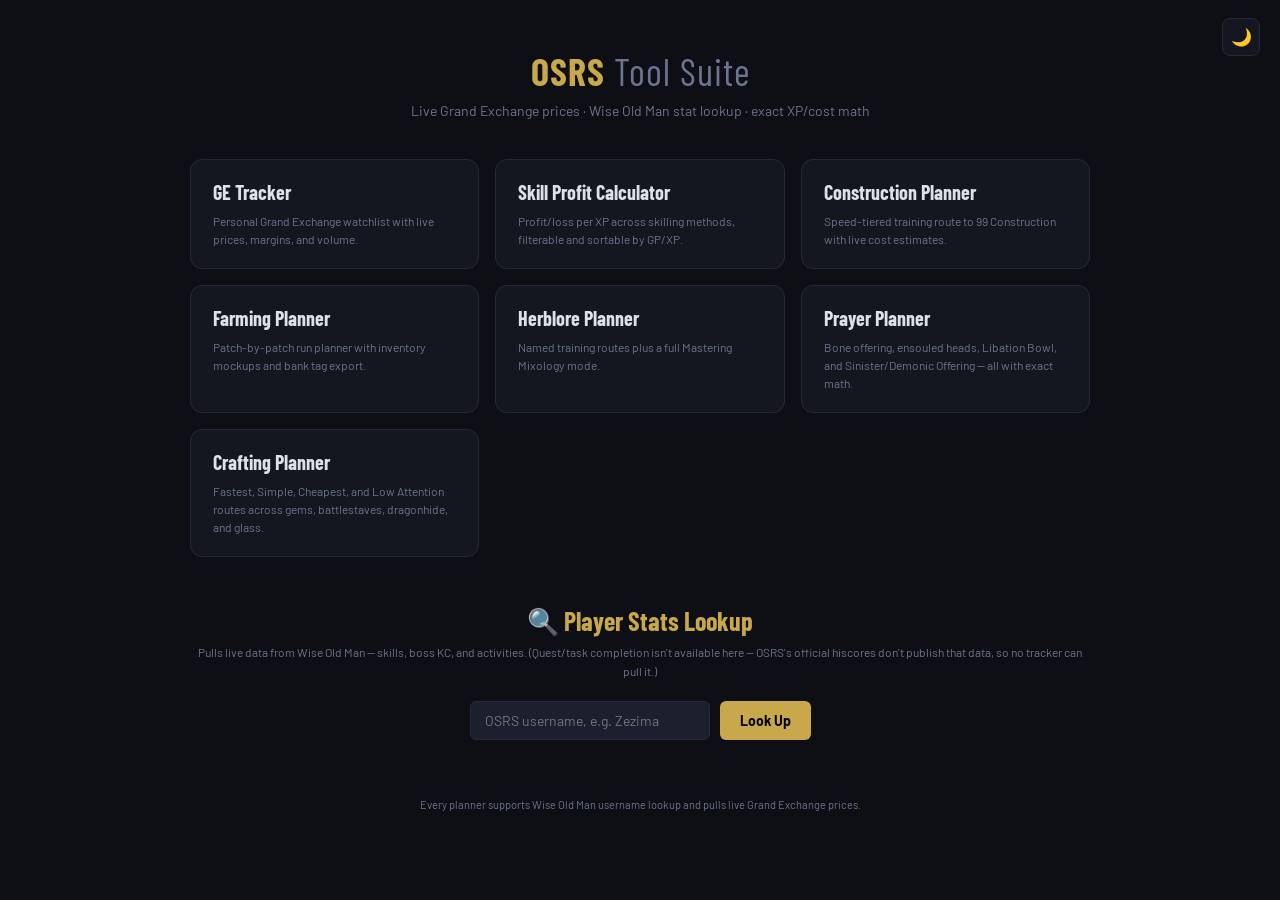
==== index.html @ 7f444dce "Add Crafting Training Planner New focused planner (osrs-crafting-planner.html) matching the Herblore" ====
<!DOCTYPE html>
<html lang="en" data-theme="dark">
<head>
<meta charset="UTF-8">
<meta name="viewport" content="width=device-width, initial-scale=1.0">
<title>OSRS Tool Suite</title>
<script>document.documentElement.setAttribute('data-theme',localStorage.getItem('osrs-suite-theme')==='light'?'light':'dark');</script>
<style>
@import url('https://fonts.googleapis.com/css2?family=Share+Tech+Mono&family=Barlow:wght@400;500;600;700&family=Barlow+Condensed:wght@600;700&display=swap');
:root{--bg:#0d0f14;--surface:#141720;--surface2:#1b1f2e;--border:#252a3a;--gold:#c8a84b;--gold-dim:#8a7030;--green:#2ecc71;--red:#e74c3c;--blue:#4a7eff;--purple:#9b6fd6;--text:#dde1ec;--text-dim:#6b7490;}
[data-theme="light"]{--bg:#f4f1e8;--surface:#fffdf8;--surface2:#eee9dd;--border:#d8d0c0;--gold:#8a6500;--gold-dim:#b28a25;--green:#1a8a45;--red:#c0392b;--blue:#2255cc;--purple:#7a4fc7;--text:#17140f;--text-dim:#756c5e;}
*{box-sizing:border-box;margin:0;padding:0;}
body{background:var(--bg);color:var(--text);font-family:'Barlow',sans-serif;min-height:100vh;display:flex;flex-direction:column;align-items:center;padding:48px 20px;}
.theme-btn{position:fixed;top:18px;right:20px;width:38px;height:38px;border:1px solid var(--border);background:var(--surface);color:var(--text);font-size:17px;cursor:pointer;border-radius:8px;display:grid;place-items:center;z-index:10;}
.theme-btn:hover{border-color:var(--gold-dim);background:var(--surface2);}
.header{text-align:center;margin-bottom:40px;}
.logo{font-family:'Barlow Condensed',sans-serif;font-size:38px;font-weight:700;color:var(--gold);letter-spacing:1px;}
.logo span{color:var(--text-dim);font-weight:400;}
.subtitle{font-size:14px;color:var(--text-dim);margin-top:8px;}
.grid{display:grid;grid-template-columns:repeat(auto-fit,minmax(260px,1fr));gap:16px;max-width:900px;width:100%;}
.card{background:var(--surface);border:1px solid var(--border);border-radius:12px;padding:20px 22px;text-decoration:none;color:var(--text);display:flex;flex-direction:column;gap:8px;transition:all .15s;}
.card:hover{border-color:var(--gold-dim);background:var(--surface2);transform:translateY(-2px);}
.card-top{display:flex;align-items:center;gap:12px;}
.card-icon{width:32px;height:32px;object-fit:contain;flex-shrink:0;}
.card-title{font-family:'Barlow Condensed',sans-serif;font-size:20px;font-weight:700;}
.card-desc{font-size:12px;color:var(--text-dim);line-height:1.5;}
.footer{margin-top:48px;font-size:11px;color:var(--text-dim);text-align:center;}

/* ── STATS DASHBOARD ─────────────────────────────────────────────────── */
.stats-section{max-width:900px;width:100%;margin-top:48px;}
.stats-section-title{font-family:'Barlow Condensed',sans-serif;font-size:26px;font-weight:700;color:var(--gold);text-align:center;margin-bottom:6px;}
.stats-section-sub{font-size:12px;color:var(--text-dim);text-align:center;margin-bottom:20px;line-height:1.6;}
.lookup-row{display:flex;gap:10px;justify-content:center;flex-wrap:wrap;margin-bottom:10px;}
.lookup-input{background:var(--surface2);border:1px solid var(--border);border-radius:6px;color:var(--text);font-family:'Barlow',sans-serif;font-size:14px;padding:10px 14px;outline:none;width:240px;transition:border-color .2s;}
.lookup-input:focus{border-color:var(--gold-dim);}
.lookup-btn{padding:10px 20px;background:var(--gold);color:#000;border:none;border-radius:6px;font-family:'Barlow',sans-serif;font-size:14px;font-weight:700;cursor:pointer;transition:opacity .2s;white-space:nowrap;}
.lookup-btn:hover{opacity:.85;}
.lookup-btn:disabled{opacity:.5;cursor:wait;}
.lookup-status{font-size:12px;text-align:center;margin-bottom:20px;display:none;align-items:center;justify-content:center;gap:6px;}
.lookup-status.show{display:flex;}
.lookup-status.error{color:var(--red);}
.lookup-status.success{color:var(--green);}
.lookup-status.loading{color:var(--text-dim);}
.spinner-sm{display:inline-block;width:11px;height:11px;border:2px solid var(--border);border-top-color:var(--gold);border-radius:50%;animation:spin .7s linear infinite;}
@keyframes spin{to{transform:rotate(360deg);}}

.stats-result{display:none;}
.stats-result.show{display:block;}

.player-header{display:flex;align-items:center;gap:20px;flex-wrap:wrap;background:linear-gradient(135deg,rgba(200,168,75,.1),rgba(200,168,75,.02));border:1px solid var(--gold-dim);border-radius:12px;padding:20px 24px;margin-bottom:20px;}
.player-name{font-family:'Barlow Condensed',sans-serif;font-size:28px;font-weight:700;color:var(--gold);}
.player-type-badge{font-size:10px;font-weight:700;text-transform:uppercase;letter-spacing:.4px;background:var(--surface2);border:1px solid var(--border);border-radius:10px;padding:3px 10px;margin-left:8px;color:var(--text-dim);vertical-align:middle;}
.player-stat-grid{display:flex;gap:28px;flex-wrap:wrap;margin-left:auto;}
.player-stat{display:flex;flex-direction:column;gap:2px;}
.player-stat-label{font-size:9px;text-transform:uppercase;letter-spacing:.4px;color:var(--text-dim);}
.player-stat-value{font-family:'Share Tech Mono',monospace;font-size:18px;color:var(--text);}

.stats-block{background:var(--surface);border:1px solid var(--border);border-radius:10px;padding:18px 20px;margin-bottom:16px;}
.stats-block-title{font-family:'Barlow Condensed',sans-serif;font-size:17px;font-weight:700;margin-bottom:12px;display:flex;align-items:center;gap:8px;}

.skills-grid{display:grid;grid-template-columns:repeat(auto-fill,minmax(140px,1fr));gap:8px;}
.skill-cell{display:flex;align-items:center;gap:8px;background:var(--surface2);border:1px solid var(--border);border-radius:6px;padding:7px 10px;}
.skill-cell img{width:20px;height:20px;object-fit:contain;flex-shrink:0;}
.skill-cell-name{font-size:11px;color:var(--text-dim);}
.skill-cell-level{font-family:'Share Tech Mono',monospace;font-size:14px;color:var(--gold);margin-left:auto;}

.boss-table{width:100%;border-collapse:collapse;font-size:13px;}
.boss-table th{text-align:left;padding:6px 10px;font-size:10px;text-transform:uppercase;letter-spacing:.4px;color:var(--text-dim);border-bottom:2px solid var(--border);}
.boss-table th.r{text-align:right;}
.boss-table td{padding:7px 10px;border-bottom:1px solid var(--border);}
.boss-table td.r{text-align:right;font-family:'Share Tech Mono',monospace;}
.boss-table tr:last-child td{border-bottom:none;}
.boss-empty{font-size:12px;color:var(--text-dim);font-style:italic;padding:8px 0;}

.activity-grid{display:grid;grid-template-columns:repeat(auto-fill,minmax(160px,1fr));gap:10px;}
.activity-cell{background:var(--surface2);border:1px solid var(--border);border-radius:8px;padding:10px 14px;}
.activity-cell-label{font-size:10px;text-transform:uppercase;letter-spacing:.4px;color:var(--text-dim);margin-bottom:4px;}
.activity-cell-value{font-family:'Share Tech Mono',monospace;font-size:16px;}
.activity-cell-value.dim{color:var(--text-dim);}

.clan-list{display:flex;flex-direction:column;gap:2px;}
.clan-row{display:flex;align-items:center;gap:10px;padding:8px 4px;border-bottom:1px solid var(--border);}
.clan-row:last-child{border-bottom:none;}
.clan-row-icon{width:26px;height:26px;border-radius:6px;object-fit:cover;background:var(--surface2);flex-shrink:0;}
.clan-row-icon-placeholder{width:26px;height:26px;border-radius:6px;background:var(--gold-dim);display:flex;align-items:center;justify-content:center;font-family:'Barlow Condensed',sans-serif;font-size:13px;font-weight:700;color:#000;flex-shrink:0;}
.clan-row-info{min-width:0;flex:1;display:flex;align-items:baseline;gap:8px;flex-wrap:wrap;}
.clan-row-name{font-family:'Barlow Condensed',sans-serif;font-size:15px;font-weight:700;color:var(--gold);text-decoration:none;}
.clan-row-name:hover{text-decoration:underline;}
.clan-verified{color:var(--blue);font-size:12px;}
.clan-row-meta{font-size:11px;color:var(--text-dim);}
</style>
</head>
<body>
<button class="theme-btn" id="themeBtn" type="button" aria-label="Switch to light mode" title="Toggle light and dark mode">🌙</button>
<div class="header">
  <div class="logo">OSRS<span> Tool Suite</span></div>
  <div class="subtitle">Live Grand Exchange prices &middot; Wise Old Man stat lookup &middot; exact XP/cost math</div>
</div>
<div class="grid">
  <a class="card" href="osrs-ge-tracker.html">
    <div class="card-top">
      <img class="card-icon" src="https://oldschool.runescape.wiki/images/Grand_Exchange_logo.png" alt="" onerror="this.style.display='none'">
      <div class="card-title">GE Tracker</div>
    </div>
    <div class="card-desc">Personal Grand Exchange watchlist with live prices, margins, and volume.</div>
  </a>
  <a class="card" href="osrs-skill-profit.html">
    <div class="card-top">
      <img class="card-icon" src="https://oldschool.runescape.wiki/images/Coins_10000.png" alt="" onerror="this.style.display='none'">
      <div class="card-title">Skill Profit Calculator</div>
    </div>
    <div class="card-desc">Profit/loss per XP across skilling methods, filterable and sortable by GP/XP.</div>
  </a>
  <a class="card" href="osrs-training-planner.html">
    <div class="card-top">
      <img class="card-icon" src="https://oldschool.runescape.wiki/images/Construction_icon.png" alt="" onerror="this.style.display='none'">
      <div class="card-title">Construction Planner</div>
    </div>
    <div class="card-desc">Speed-tiered training route to 99 Construction with live cost estimates.</div>
  </a>
  <a class="card" href="osrs-farming-planner.html">
    <div class="card-top">
      <img class="card-icon" src="https://oldschool.runescape.wiki/images/Farming_icon.png" alt="" onerror="this.style.display='none'">
      <div class="card-title">Farming Planner</div>
    </div>
    <div class="card-desc">Patch-by-patch run planner with inventory mockups and bank tag export.</div>
  </a>
  <a class="card" href="osrs-herblore-planner.html">
    <div class="card-top">
      <img class="card-icon" src="https://oldschool.runescape.wiki/images/Herblore_icon.png" alt="" onerror="this.style.display='none'">
      <div class="card-title">Herblore Planner</div>
    </div>
    <div class="card-desc">Named training routes plus a full Mastering Mixology mode.</div>
  </a>
  <a class="card" href="osrs-prayer-planner.html">
    <div class="card-top">
      <img class="card-icon" src="https://oldschool.runescape.wiki/images/Prayer_icon.png" alt="" onerror="this.style.display='none'">
      <div class="card-title">Prayer Planner</div>
    </div>
    <div class="card-desc">Bone offering, ensouled heads, Libation Bowl, and Sinister/Demonic Offering — all with exact math.</div>
  </a>
  <a class="card" href="osrs-crafting-planner.html">
    <div class="card-top">
      <img class="card-icon" src="https://oldschool.runescape.wiki/images/Crafting_icon.png" alt="" onerror="this.style.display='none'">
      <div class="card-title">Crafting Planner</div>
    </div>
    <div class="card-desc">Fastest, Simple, Cheapest, and Low Attention routes across gems, battlestaves, dragonhide, and glass.</div>
  </a>
</div>

<div class="stats-section">
  <div class="stats-section-title">🔍 Player Stats Lookup</div>
  <div class="stats-section-sub">Pulls live data from Wise Old Man — skills, boss KC, and activities. (Quest/task completion isn't available here — OSRS's official hiscores don't publish that data, so no tracker can pull it.)</div>
  <div class="lookup-row">
    <input type="text" id="statsUsername" class="lookup-input" placeholder="OSRS username, e.g. Zezima" autocomplete="off">
    <button class="lookup-btn" id="statsLookupBtn">Look Up</button>
  </div>
  <div class="lookup-status" id="statsStatus"></div>
  <div class="stats-result" id="statsResult"></div>
</div>

<div class="footer">Every planner supports Wise Old Man username lookup and pulls live Grand Exchange prices.</div>

<script>
const SUITE_THEME_KEY='osrs-suite-theme';
const themeBtn=document.getElementById('themeBtn');
function syncLandingThemeButton(){
  const isDark=document.documentElement.dataset.theme!=='light';
  themeBtn.textContent=isDark?'🌙':'☀️';
  themeBtn.setAttribute('aria-label',isDark?'Switch to light mode':'Switch to dark mode');
}
syncLandingThemeButton();
themeBtn.addEventListener('click',()=>{
  const next=document.documentElement.dataset.theme==='light'?'dark':'light';
  document.documentElement.setAttribute('data-theme',next);
  localStorage.setItem(SUITE_THEME_KEY,next);
  syncLandingThemeButton();
});

// ── WISE OLD MAN LOOKUP (same pattern used across all the planners) ──────────
const WOM_API='https://api.wiseoldman.net/v2';
const WOM_USERNAME_KEY='osrs_wom_username';

async function fetchWomPlayer(username){
  const url=`${WOM_API}/players/${encodeURIComponent(username)}`;
  const res=await fetch(url);
  if(res.status===404){
    const trackRes=await fetch(url,{method:'POST'});
    if(!trackRes.ok) throw new Error(`Player "${username}" not found`);
    return trackRes.json();
  }
  if(!res.ok) throw new Error('HTTP '+res.status);
  return res.json();
}

// Clans registered as a "group" on Wise Old Man that this player is a tracked member of.
// Not the same as Jagex's official in-game clan system (no public API exists for that) —
// this only shows up if the clan itself set up a WOM group and added this player.
async function fetchWomGroups(username){
  const url=`${WOM_API}/players/${encodeURIComponent(username)}/groups`;
  const res=await fetch(url);
  if(!res.ok) return []; // fail soft — clan info is a bonus, not worth blocking the whole lookup
  return res.json();
}

const usernameInput=document.getElementById('statsUsername');
const lookupBtn=document.getElementById('statsLookupBtn');
const statusEl=document.getElementById('statsStatus');
const resultEl=document.getElementById('statsResult');

const savedUsername=localStorage.getItem(WOM_USERNAME_KEY);
if(savedUsername) usernameInput.value=savedUsername;

function setStatus(msg,type){
  statusEl.textContent=msg;
  statusEl.className='lookup-status show '+type;
}

function fmtNum(n){ return (n||0).toLocaleString(); }

// ── Reference data ────────────────────────────────────────────────────────
const SKILLS=[
  'overall','attack','defence','strength','hitpoints','ranged','prayer','magic',
  'cooking','woodcutting','fletching','fishing','firemaking','crafting','smithing',
  'mining','herblore','agility','thieving','slayer','farming','runecrafting',
  'hunter','construction','sailing'
];
const SKILL_ICON_OVERRIDES={ runecrafting:'Runecraft' }; // wiki icon filenames use "Runecraft_icon.png"
function skillIconUrl(skill){
  const name=SKILL_ICON_OVERRIDES[skill] || (skill.charAt(0).toUpperCase()+skill.slice(1));
  return `https://oldschool.runescape.wiki/images/${name}_icon.png`;
}

const BOSS_NAME_OVERRIDES={
  tzkal_zuk:'TzKal-Zuk', tztok_jad:'TzTok-Jad', kril_tsutsaroth:"K'ril Tsutsaroth",
  kreearra:"Kree'arra", chambers_of_xeric_challenge_mode:'Chambers of Xeric (CM)',
  theatre_of_blood_hard_mode:'Theatre of Blood (HM)', tombs_of_amascut_expert:'Tombs of Amascut (Expert)',
  the_corrupted_gauntlet:'Corrupted Gauntlet', the_gauntlet:'The Gauntlet',
  phosanis_nightmare:"Phosani's Nightmare", kalphite_queen:'Kalphite Queen',
  king_black_dragon:'King Black Dragon', tzhaar_ket_rak:"TzHaar-Ket-Rak",
};
function humanize(id){
  if(BOSS_NAME_OVERRIDES[id]) return BOSS_NAME_OVERRIDES[id];
  return id.split('_').map(w=>w.charAt(0).toUpperCase()+w.slice(1)).join(' ');
}

const CLUE_TIERS=['clue_scrolls_beginner','clue_scrolls_easy','clue_scrolls_medium','clue_scrolls_hard','clue_scrolls_elite','clue_scrolls_master','clue_scrolls_all'];
const OTHER_ACTIVITIES=['soul_wars_zeal','guardians_of_the_rift','colosseum_glory','collections_logged','last_man_standing','pvp_arena','bounty_hunter_hunter','bounty_hunter_rogue'];

// ── Render ────────────────────────────────────────────────────────────────
function renderStats(data,groups){
  groups=groups||[];
  const skills=data?.latestSnapshot?.data?.skills||{};
  const bosses=data?.latestSnapshot?.data?.bosses||{};
  const activities=data?.latestSnapshot?.data?.activities||{};
  const overall=skills.overall||{};

  const typeLabel=(data.type||'unknown').replace(/^\w/,c=>c.toUpperCase());

  let html=`<div class="player-header">
    <div>
      <span class="player-name">${data.displayName||data.username}</span>
      <span class="player-type-badge">${typeLabel}</span>
    </div>
    <div class="player-stat-grid">
      <div class="player-stat"><div class="player-stat-label">Combat Level</div><div class="player-stat-value">${data.combatLevel||'—'}</div></div>
      <div class="player-stat"><div class="player-stat-label">Overall Level</div><div class="player-stat-value">${overall.level?fmtNum(overall.level):'—'}</div></div>
      <div class="player-stat"><div class="player-stat-label">Overall XP</div><div class="player-stat-value">${overall.experience?fmtNum(overall.experience):'—'}</div></div>
      <div class="player-stat"><div class="player-stat-label">Overall Rank</div><div class="player-stat-value">${overall.rank&&overall.rank>0?fmtNum(overall.rank):'Unranked'}</div></div>
      <div class="player-stat"><div class="player-stat-label">EHP</div><div class="player-stat-value">${data.ehp?data.ehp.toFixed(1):'—'}</div></div>
      <div class="player-stat"><div class="player-stat-label">EHB</div><div class="player-stat-value">${data.ehb?data.ehb.toFixed(1):'—'}</div></div>
    </div>
  </div>`;

  // Clan(s) — Wise Old Man "groups" this player is a tracked member of. Not the same as
  // Jagex's official in-game clan system (no public API for that exists); this only shows
  // up if the clan itself registered as a WOM group and added this player.
  html+=`<div class="stats-block"><div class="stats-block-title">🛡️ Clan${groups.length!==1?'s':''}</div>`;
  if(groups.length===0){
    html+=`<div class="boss-empty">Not currently in any Wise Old Man-tracked clan. (This only shows clans that have registered as a WOM group — it doesn't mean the player isn't in an in-game clan, just that it isn't tracked here.)</div>`;
  } else {
    html+=`<div class="clan-list">`;
    groups.forEach(g=>{
      const grp=g.group||{};
      const role=(g.role||'member').split('_').map(w=>w.charAt(0).toUpperCase()+w.slice(1)).join(' ');
      const initial=(grp.name||'?').charAt(0).toUpperCase();
      const iconHtml=grp.profileImage
        ? `<img class="clan-row-icon" src="${grp.profileImage}" alt="" onerror="this.outerHTML='<div class=&quot;clan-row-icon-placeholder&quot;>${initial}</div>'">`
        : `<div class="clan-row-icon-placeholder">${initial}</div>`;
      html+=`<div class="clan-row">
        ${iconHtml}
        <div class="clan-row-info">
          <a class="clan-row-name" href="https://wiseoldman.net/groups/${grp.id}" target="_blank" rel="noopener">${grp.name||'Unknown Clan'}</a>
          ${grp.verified?'<span class="clan-verified" title="Verified clan">✓</span>':''}
          <span class="clan-row-meta">${grp.clanChat?`CC: ${grp.clanChat} &middot; `:''}${role} &middot; ${fmtNum(grp.memberCount||0)} member${grp.memberCount===1?'':'s'}</span>
        </div>
      </div>`;
    });
    html+=`</div>`;
  }
  html+=`</div>`;

  // Skills grid
  html+=`<div class="stats-block"><div class="stats-block-title">⚔️ Skills</div><div class="skills-grid">`;
  SKILLS.forEach(s=>{
    const sk=skills[s];
    if(!sk) return;
    const label=s.charAt(0).toUpperCase()+s.slice(1);
    html+=`<div class="skill-cell">
      <img src="${skillIconUrl(s)}" alt="" onerror="this.style.display='none'">
      <span class="skill-cell-name">${label}</span>
      <span class="skill-cell-level">${sk.level!=null?sk.level:'—'}</span>
    </div>`;
  });
  html+=`</div></div>`;

  // Boss KC table — only bosses with kills > 0, sorted highest first
  const bossRows=Object.keys(bosses).map(id=>({
    id, name:humanize(id), kills:bosses[id].kills, rank:bosses[id].rank
  })).filter(b=>b.kills>0).sort((a,b)=>b.kills-a.kills);

  html+=`<div class="stats-block"><div class="stats-block-title">💀 Boss Kill Counts <span style="font-size:11px;color:var(--text-dim);font-weight:400;">(${bossRows.length} tracked)</span></div>`;
  if(bossRows.length===0){
    html+=`<div class="boss-empty">No boss kills recorded on Wise Old Man for this player.</div>`;
  } else {
    html+=`<table class="boss-table"><thead><tr><th>Boss</th><th class="r">Kills</th><th class="r">Rank</th></tr></thead><tbody>`;
    bossRows.forEach(b=>{
      html+=`<tr><td>${b.name}</td><td class="r">${fmtNum(b.kills)}</td><td class="r">${b.rank>0?fmtNum(b.rank):'Unranked'}</td></tr>`;
    });
    html+=`</tbody></table>`;
  }
  html+=`</div>`;

  // Activities — clue scrolls table + other activities grid
  html+=`<div class="stats-block"><div class="stats-block-title">📜 Clue Scrolls</div><table class="boss-table"><thead><tr><th>Tier</th><th class="r">Completed</th><th class="r">Rank</th></tr></thead><tbody>`;
  CLUE_TIERS.forEach(id=>{
    const a=activities[id];
    const label=humanize(id).replace('Clue Scrolls ','');
    const score=a&&a.score>0?a.score:0;
    const rank=a&&a.rank>0?a.rank:0;
    html+=`<tr><td>${label}</td><td class="r">${score>0?fmtNum(score):'—'}</td><td class="r">${rank>0?fmtNum(rank):'Unranked'}</td></tr>`;
  });
  html+=`</tbody></table></div>`;

  html+=`<div class="stats-block"><div class="stats-block-title">🏆 Other Activities</div><div class="activity-grid">`;
  OTHER_ACTIVITIES.forEach(id=>{
    const a=activities[id];
    const score=a&&a.score>0?a.score:0;
    html+=`<div class="activity-cell">
      <div class="activity-cell-label">${humanize(id)}</div>
      <div class="activity-cell-value${score>0?'':' dim'}">${score>0?fmtNum(score):'—'}</div>
    </div>`;
  });
  html+=`</div></div>`;

  resultEl.innerHTML=html;
  resultEl.classList.add('show');
}

async function doLookup(){
  const username=usernameInput.value.trim();
  if(!username){ setStatus('Enter a username first','error'); return; }
  lookupBtn.disabled=true;
  resultEl.classList.remove('show');
  statusEl.innerHTML='<span class="spinner-sm"></span> Looking up stats on Wise Old Man…';
  statusEl.className='lookup-status show loading';
  try{
    const [data,groups]=await Promise.all([fetchWomPlayer(username),fetchWomGroups(username)]);
    if(!data.latestSnapshot){ throw new Error('No snapshot data for this player yet — try again in a moment.'); }
    localStorage.setItem(WOM_USERNAME_KEY,username);
    setStatus(`✓ Loaded ${data.displayName||username}`,'success');
    renderStats(data,groups);
  }catch(e){
    console.error(e);
    setStatus(`⚠ ${e.message||'Lookup failed'}`,'error');
  }finally{
    lookupBtn.disabled=false;
  }
}
lookupBtn.addEventListener('click',doLookup);
usernameInput.addEventListener('keydown',e=>{ if(e.key==='Enter'){ e.preventDefault(); doLookup(); } });

// Auto-lookup on load if we already have a saved username from a previous visit/planner.
if(savedUsername) doLookup();
</script>
</body>
</html>
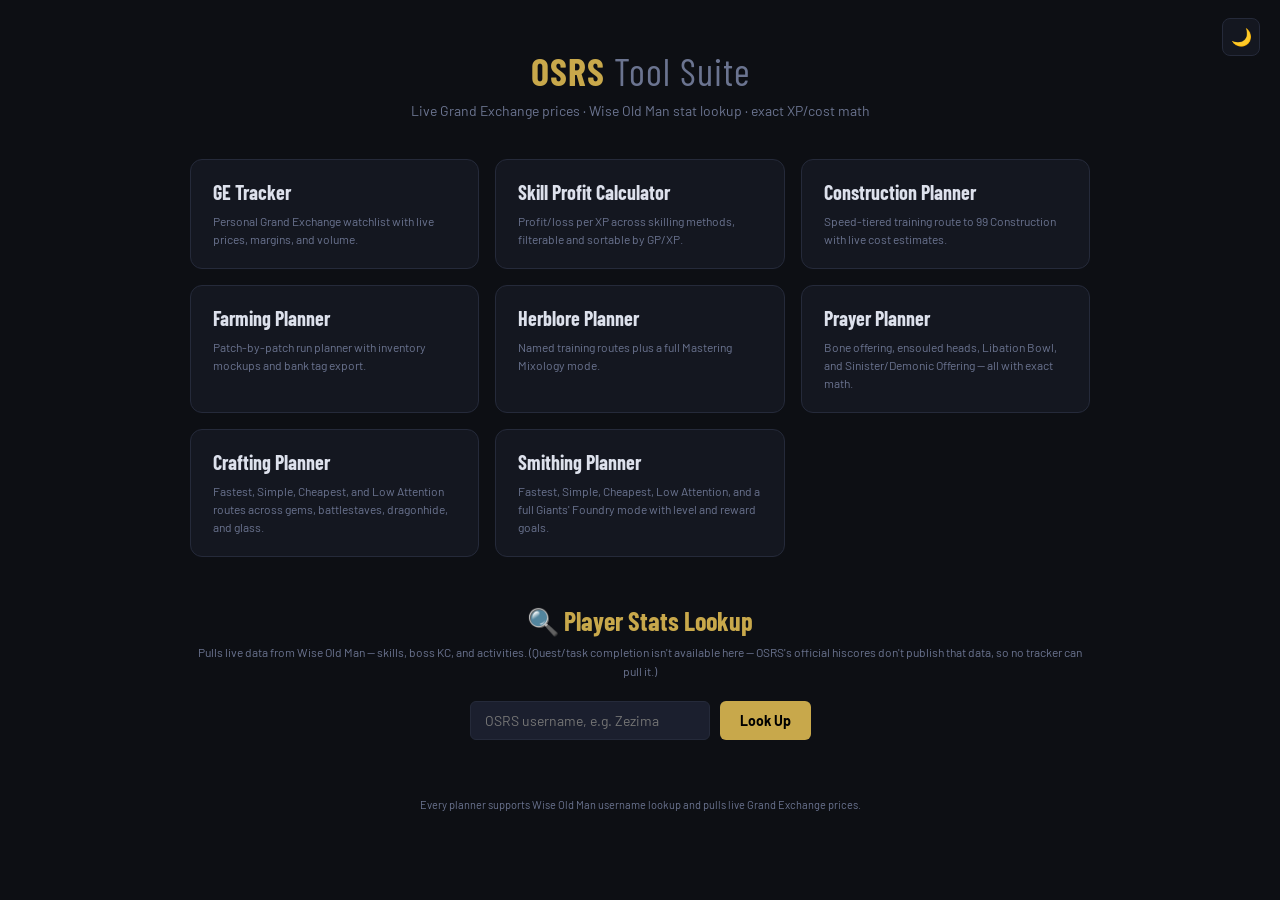
==== commit 2bcdabc2: "Add Smithing Training Planner and Herblore Mastering Mixology upgrades Smithing (osrs-smithing-plann" ====
--- a/index.html
+++ b/index.html
@@ -146,6 +146,13 @@
     </div>
     <div class="card-desc">Fastest, Simple, Cheapest, and Low Attention routes across gems, battlestaves, dragonhide, and glass.</div>
   </a>
+  <a class="card" href="osrs-smithing-planner.html">
+    <div class="card-top">
+      <img class="card-icon" src="https://oldschool.runescape.wiki/images/Smithing_icon.png" alt="" onerror="this.style.display='none'">
+      <div class="card-title">Smithing Planner</div>
+    </div>
+    <div class="card-desc">Fastest, Simple, Cheapest, Low Attention, and a full Giants' Foundry mode with level and reward goals.</div>
+  </a>
 </div>
 
 <div class="stats-section">
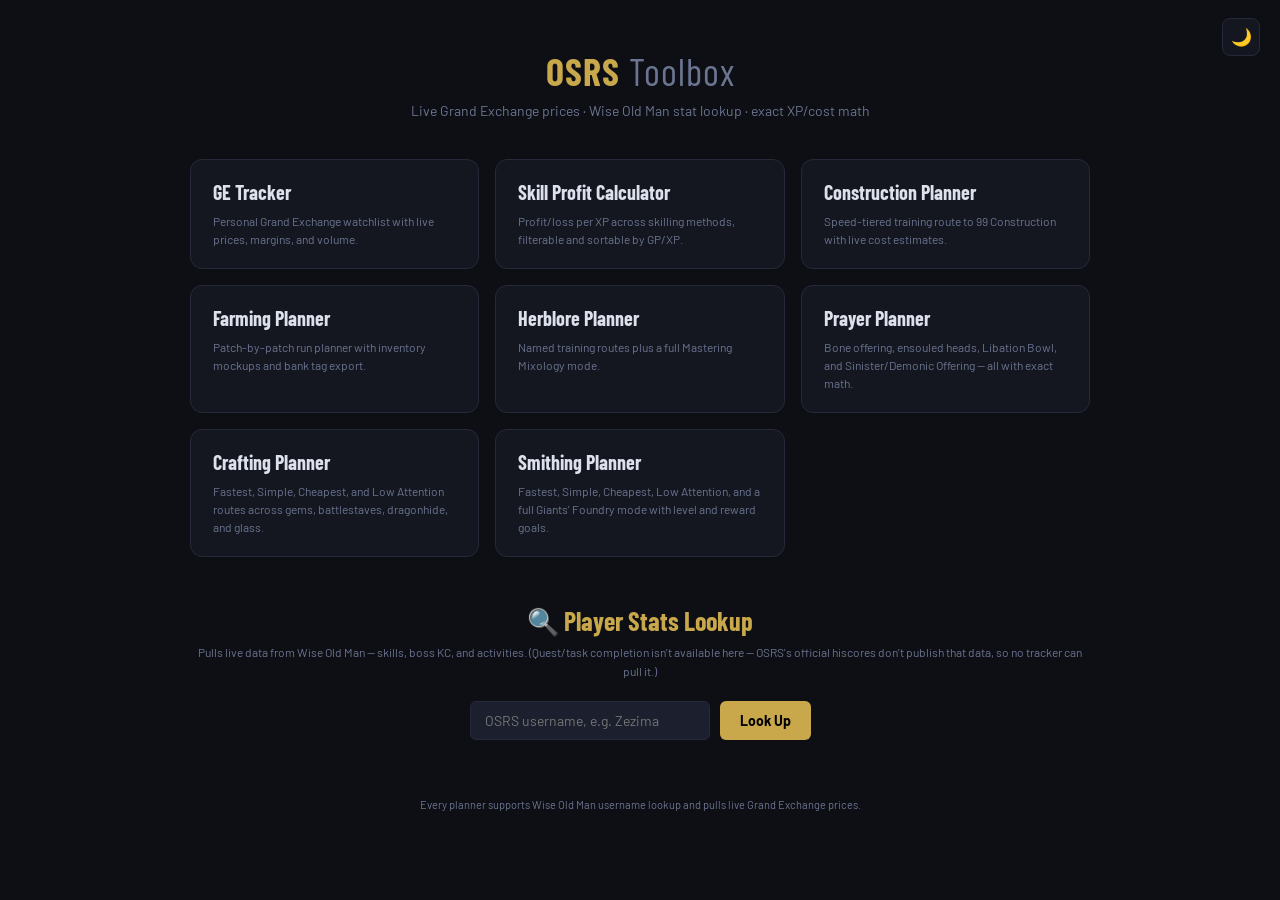
==== commit 69b75363: "Polish Smithing controls and OSRS Toolbox branding" ====
--- a/index.html
+++ b/index.html
@@ -3,7 +3,7 @@
 <head>
 <meta charset="UTF-8">
 <meta name="viewport" content="width=device-width, initial-scale=1.0">
-<title>OSRS Tool Suite</title>
+<title>OSRS Toolbox</title>
 <script>document.documentElement.setAttribute('data-theme',localStorage.getItem('osrs-suite-theme')==='light'?'light':'dark');</script>
 <style>
 @import url('https://fonts.googleapis.com/css2?family=Share+Tech+Mono&family=Barlow:wght@400;500;600;700&family=Barlow+Condensed:wght@600;700&display=swap');
@@ -93,7 +93,7 @@
 <body>
 <button class="theme-btn" id="themeBtn" type="button" aria-label="Switch to light mode" title="Toggle light and dark mode">🌙</button>
 <div class="header">
-  <div class="logo">OSRS<span> Tool Suite</span></div>
+  <div class="logo">OSRS<span> Toolbox</span></div>
   <div class="subtitle">Live Grand Exchange prices &middot; Wise Old Man stat lookup &middot; exact XP/cost math</div>
 </div>
 <div class="grid">
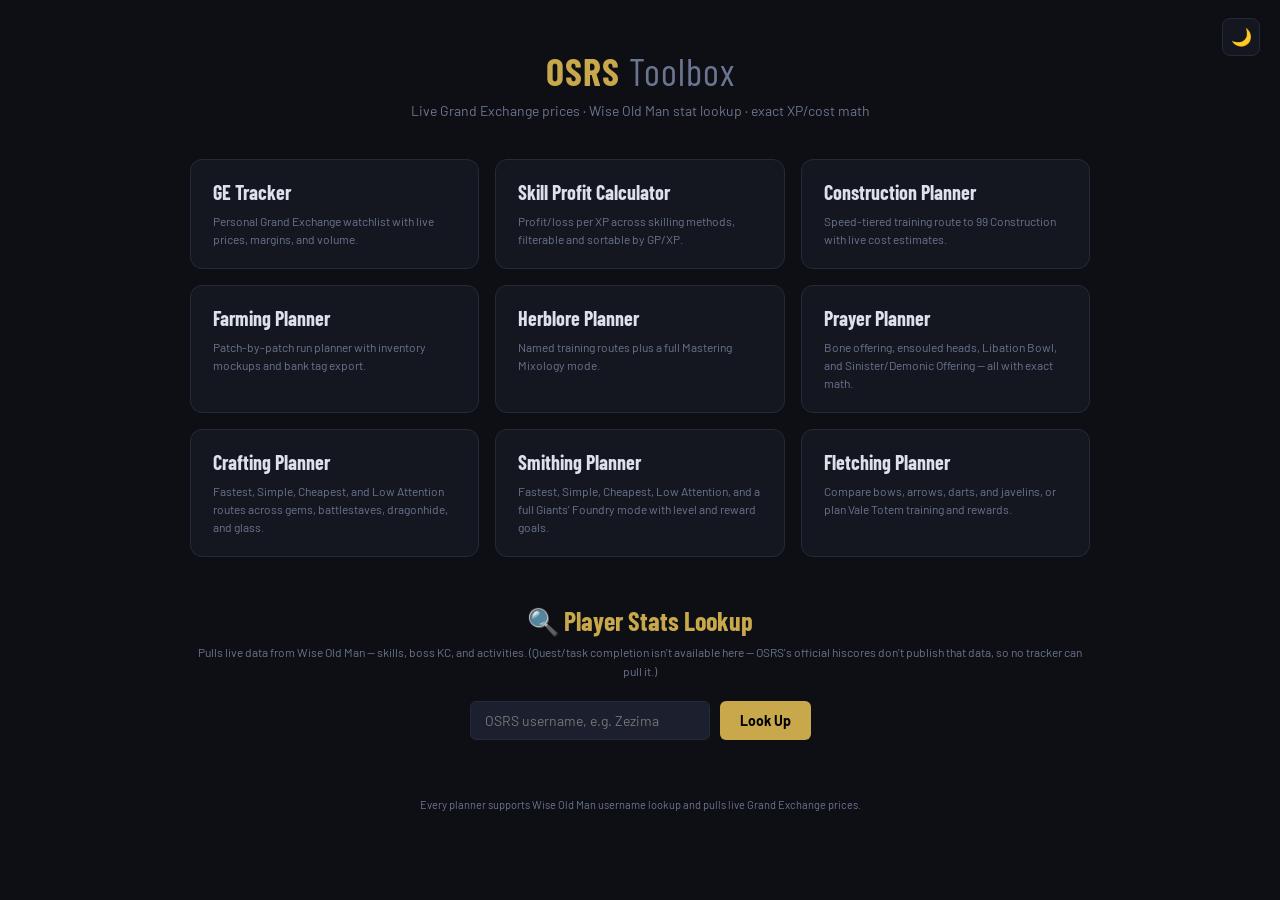
==== commit 959f6df8: "Add Fletching training planner" ====
--- a/index.html
+++ b/index.html
@@ -49,6 +49,8 @@
 
 .player-header{display:flex;align-items:center;gap:20px;flex-wrap:wrap;background:linear-gradient(135deg,rgba(200,168,75,.1),rgba(200,168,75,.02));border:1px solid var(--gold-dim);border-radius:12px;padding:20px 24px;margin-bottom:20px;}
 .player-name{font-family:'Barlow Condensed',sans-serif;font-size:28px;font-weight:700;color:var(--gold);}
+.player-identity{display:flex;align-items:center;gap:8px;}
+.account-type-icon{width:18px;height:18px;object-fit:contain;flex-shrink:0;image-rendering:auto;}
 .player-type-badge{font-size:10px;font-weight:700;text-transform:uppercase;letter-spacing:.4px;background:var(--surface2);border:1px solid var(--border);border-radius:10px;padding:3px 10px;margin-left:8px;color:var(--text-dim);vertical-align:middle;}
 .player-stat-grid{display:flex;gap:28px;flex-wrap:wrap;margin-left:auto;}
 .player-stat{display:flex;flex-direction:column;gap:2px;}
@@ -79,10 +81,13 @@
 .activity-cell-value.dim{color:var(--text-dim);}
 
 .clan-list{display:flex;flex-direction:column;gap:2px;}
-.clan-row{display:flex;align-items:center;gap:10px;padding:8px 4px;border-bottom:1px solid var(--border);}
+.clan-block{padding:11px 14px;}
+.clan-block .stats-block-title{font-size:15px;margin-bottom:6px;}
+.clan-block .boss-empty{padding:3px 0;font-size:11px;}
+.clan-row{display:flex;align-items:center;gap:8px;padding:5px 3px;border-bottom:1px solid var(--border);}
 .clan-row:last-child{border-bottom:none;}
-.clan-row-icon{width:26px;height:26px;border-radius:6px;object-fit:cover;background:var(--surface2);flex-shrink:0;}
-.clan-row-icon-placeholder{width:26px;height:26px;border-radius:6px;background:var(--gold-dim);display:flex;align-items:center;justify-content:center;font-family:'Barlow Condensed',sans-serif;font-size:13px;font-weight:700;color:#000;flex-shrink:0;}
+.clan-row-icon{width:22px;height:22px;border-radius:5px;object-fit:cover;background:var(--surface2);flex-shrink:0;}
+.clan-row-icon-placeholder{width:22px;height:22px;border-radius:5px;background:var(--gold-dim);display:flex;align-items:center;justify-content:center;font-family:'Barlow Condensed',sans-serif;font-size:12px;font-weight:700;color:#000;flex-shrink:0;}
 .clan-row-info{min-width:0;flex:1;display:flex;align-items:baseline;gap:8px;flex-wrap:wrap;}
 .clan-row-name{font-family:'Barlow Condensed',sans-serif;font-size:15px;font-weight:700;color:var(--gold);text-decoration:none;}
 .clan-row-name:hover{text-decoration:underline;}
@@ -153,6 +158,13 @@
     </div>
     <div class="card-desc">Fastest, Simple, Cheapest, Low Attention, and a full Giants' Foundry mode with level and reward goals.</div>
   </a>
+  <a class="card" href="osrs-fletching-planner.html">
+    <div class="card-top">
+      <img class="card-icon" src="https://oldschool.runescape.wiki/images/Fletching_icon.png" alt="" onerror="this.style.display='none'">
+      <div class="card-title">Fletching Planner</div>
+    </div>
+    <div class="card-desc">Compare bows, arrows, darts, and javelins, or plan Vale Totem training and rewards.</div>
+  </a>
 </div>
 
 <div class="stats-section">
@@ -263,10 +275,12 @@
   const overall=skills.overall||{};
 
   const typeLabel=(data.type||'unknown').replace(/^\w/,c=>c.toUpperCase());
+  const accountIconNames={ironman:'Ironman_chat_badge.png',hardcore:'Hardcore_ironman_chat_badge.png',ultimate:'Ultimate_ironman_chat_badge.png',group_ironman:'Group_ironman_chat_badge.png',hardcore_group_ironman:'Hardcore_group_ironman_chat_badge.png'};
+  const accountIcon=accountIconNames[data.type]?`<img class="account-type-icon" src="https://oldschool.runescape.wiki/images/${accountIconNames[data.type]}" alt="${typeLabel}" title="${typeLabel}">`:'';
 
   let html=`<div class="player-header">
     <div>
-      <span class="player-name">${data.displayName||data.username}</span>
+      <div class="player-identity">${accountIcon}<span class="player-name">${data.displayName||data.username}</span></div>
       <span class="player-type-badge">${typeLabel}</span>
     </div>
     <div class="player-stat-grid">
@@ -282,7 +296,7 @@
   // Clan(s) — Wise Old Man "groups" this player is a tracked member of. Not the same as
   // Jagex's official in-game clan system (no public API for that exists); this only shows
   // up if the clan itself registered as a WOM group and added this player.
-  html+=`<div class="stats-block"><div class="stats-block-title">🛡️ Clan${groups.length!==1?'s':''}</div>`;
+  html+=`<div class="stats-block clan-block"><div class="stats-block-title">🛡️ Clan${groups.length!==1?'s':''}</div>`;
   if(groups.length===0){
     html+=`<div class="boss-empty">Not currently in any Wise Old Man-tracked clan. (This only shows clans that have registered as a WOM group — it doesn't mean the player isn't in an in-game clan, just that it isn't tracked here.)</div>`;
   } else {
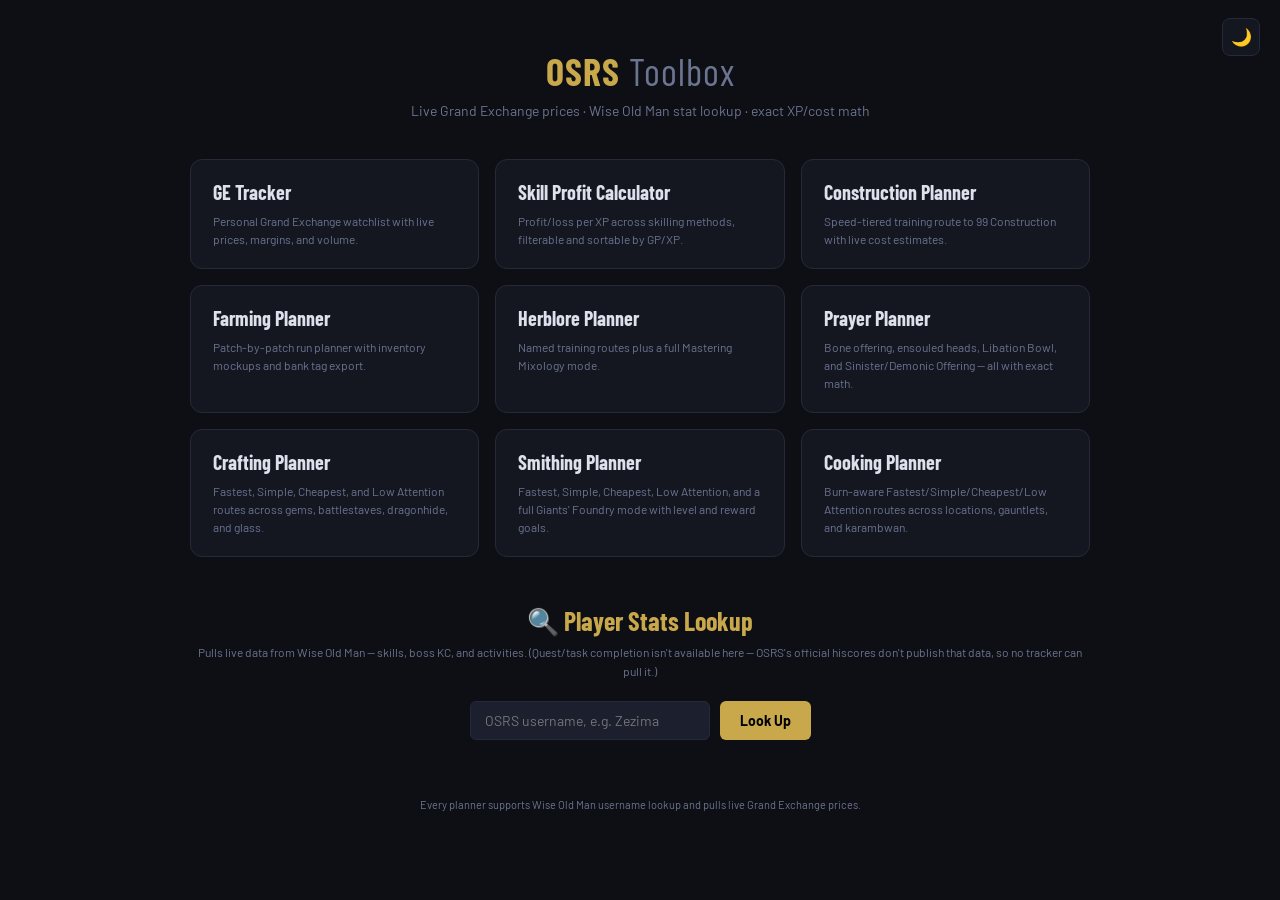
==== commit d3cacd7d: "Add Cooking Training Planner Four routes (osrs-cooking-planner.html): Fastest (1-tick karambwan, lab" ====
--- a/index.html
+++ b/index.html
@@ -158,12 +158,12 @@
     </div>
     <div class="card-desc">Fastest, Simple, Cheapest, Low Attention, and a full Giants' Foundry mode with level and reward goals.</div>
   </a>
-  <a class="card" href="osrs-fletching-planner.html">
-    <div class="card-top">
-      <img class="card-icon" src="https://oldschool.runescape.wiki/images/Fletching_icon.png" alt="" onerror="this.style.display='none'">
-      <div class="card-title">Fletching Planner</div>
-    </div>
-    <div class="card-desc">Compare bows, arrows, darts, and javelins, or plan Vale Totem training and rewards.</div>
+  <a class="card" href="osrs-cooking-planner.html">
+    <div class="card-top">
+      <img class="card-icon" src="https://oldschool.runescape.wiki/images/Cooking_icon.png" alt="" onerror="this.style.display='none'">
+      <div class="card-title">Cooking Planner</div>
+    </div>
+    <div class="card-desc">Burn-aware Fastest/Simple/Cheapest/Low Attention routes across locations, gauntlets, and karambwan.</div>
   </a>
 </div>
 
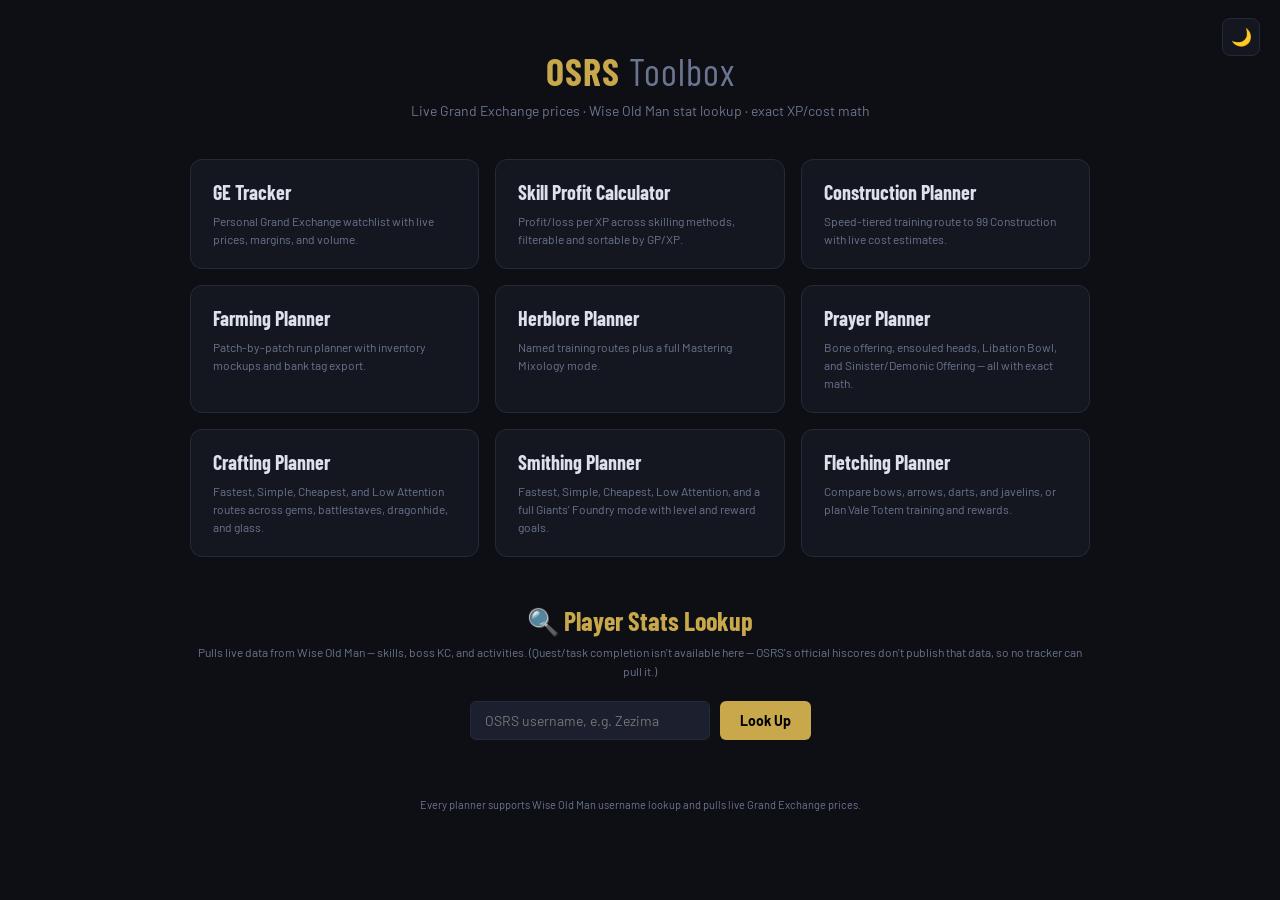
==== commit d1065603: "Merge pull request #7 from georgeparamore/codex/fletching-planner Add Fletching training planner" ====
--- a/index.html
+++ b/index.html
@@ -158,12 +158,12 @@
     </div>
     <div class="card-desc">Fastest, Simple, Cheapest, Low Attention, and a full Giants' Foundry mode with level and reward goals.</div>
   </a>
-  <a class="card" href="osrs-cooking-planner.html">
-    <div class="card-top">
-      <img class="card-icon" src="https://oldschool.runescape.wiki/images/Cooking_icon.png" alt="" onerror="this.style.display='none'">
-      <div class="card-title">Cooking Planner</div>
-    </div>
-    <div class="card-desc">Burn-aware Fastest/Simple/Cheapest/Low Attention routes across locations, gauntlets, and karambwan.</div>
+  <a class="card" href="osrs-fletching-planner.html">
+    <div class="card-top">
+      <img class="card-icon" src="https://oldschool.runescape.wiki/images/Fletching_icon.png" alt="" onerror="this.style.display='none'">
+      <div class="card-title">Fletching Planner</div>
+    </div>
+    <div class="card-desc">Compare bows, arrows, darts, and javelins, or plan Vale Totem training and rewards.</div>
   </a>
 </div>
 
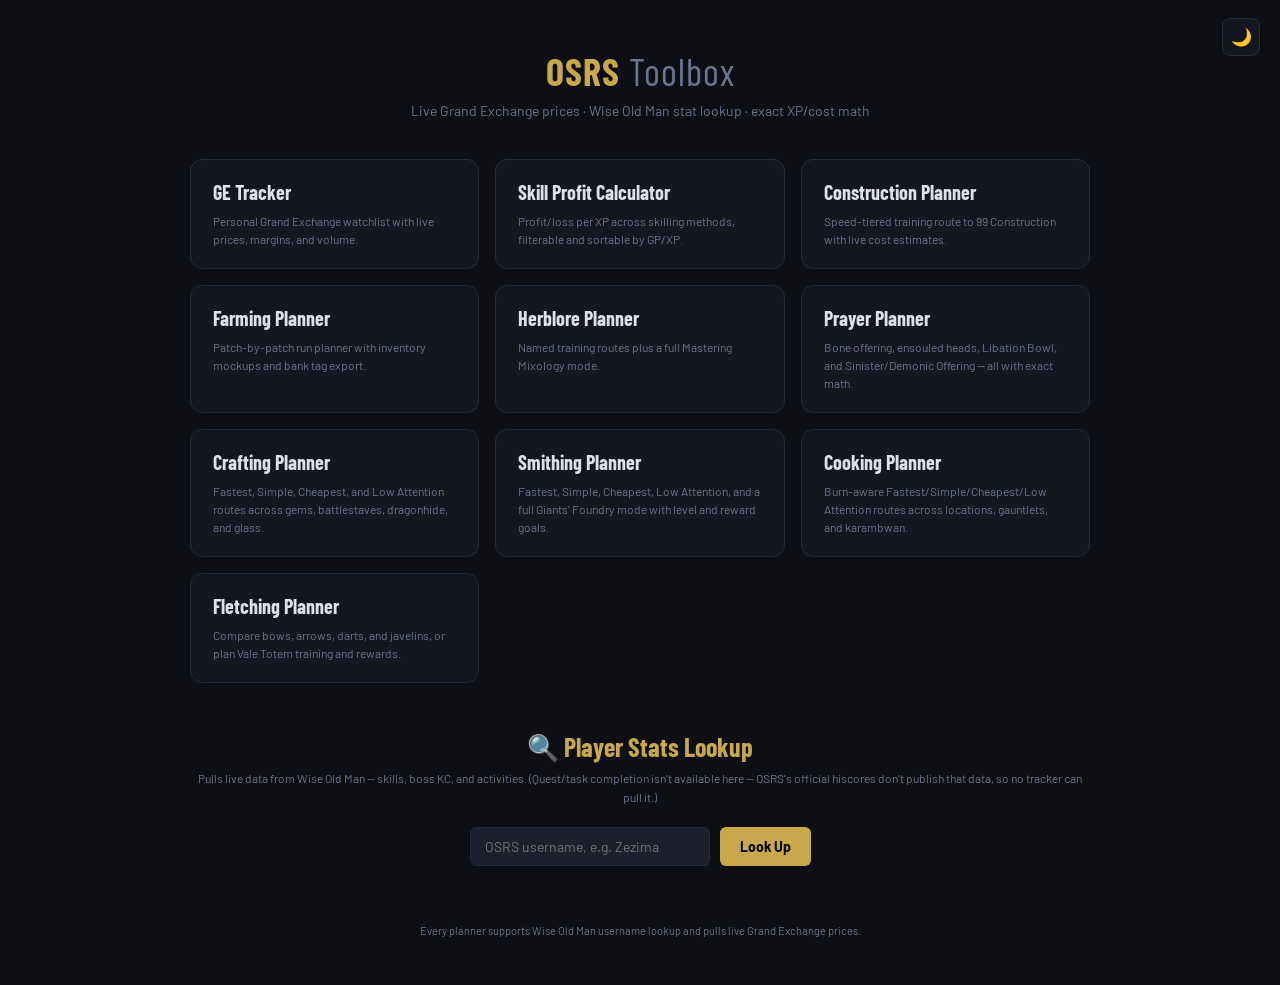
==== commit 8213bec1: "Merge main and reconcile Cooking and Fletching" ====
--- a/index.html
+++ b/index.html
@@ -158,6 +158,13 @@
     </div>
     <div class="card-desc">Fastest, Simple, Cheapest, Low Attention, and a full Giants' Foundry mode with level and reward goals.</div>
   </a>
+  <a class="card" href="osrs-cooking-planner.html">
+    <div class="card-top">
+      <img class="card-icon" src="https://oldschool.runescape.wiki/images/Cooking_icon.png" alt="" onerror="this.style.display='none'">
+      <div class="card-title">Cooking Planner</div>
+    </div>
+    <div class="card-desc">Burn-aware Fastest/Simple/Cheapest/Low Attention routes across locations, gauntlets, and karambwan.</div>
+  </a>
   <a class="card" href="osrs-fletching-planner.html">
     <div class="card-top">
       <img class="card-icon" src="https://oldschool.runescape.wiki/images/Fletching_icon.png" alt="" onerror="this.style.display='none'">
